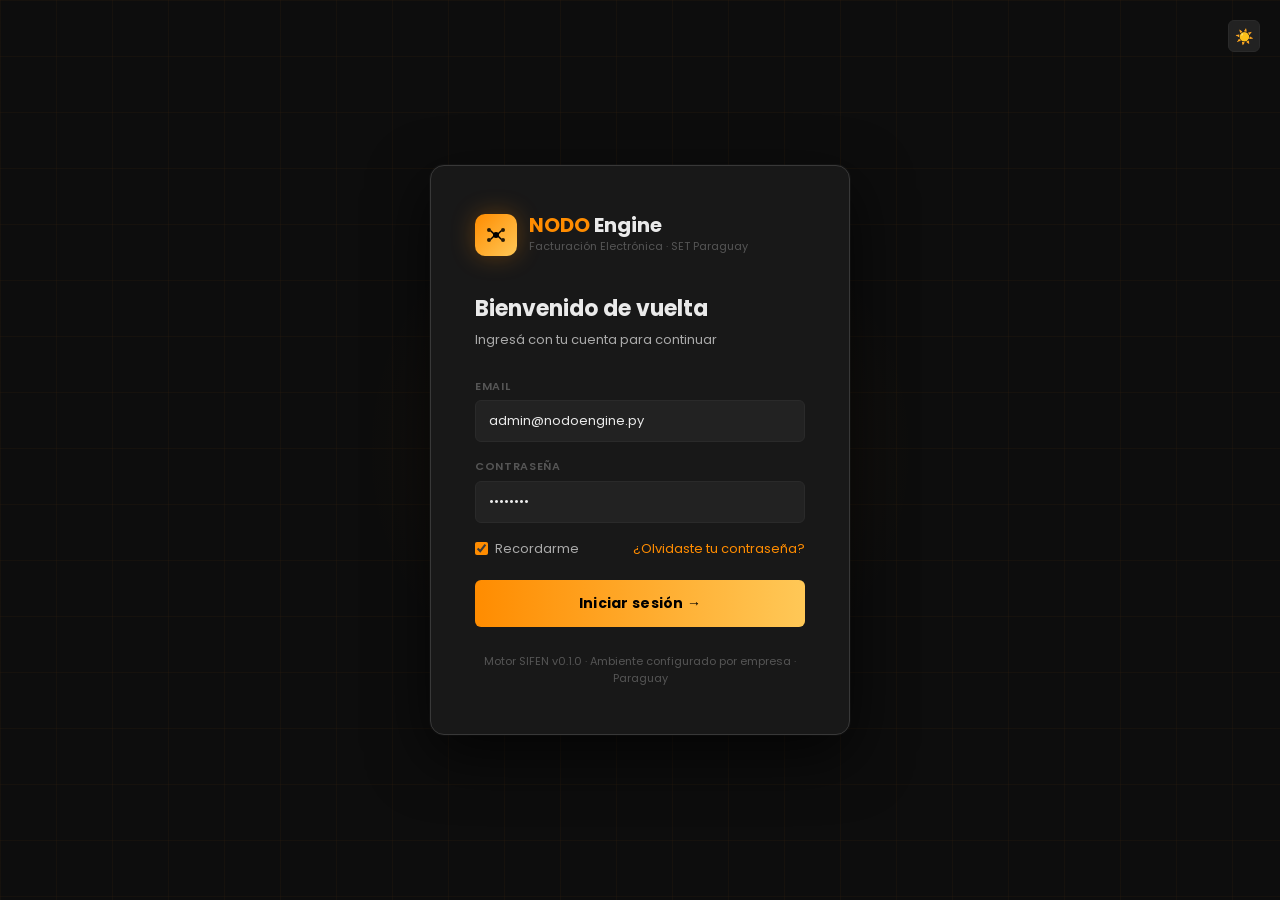
==== index.html @ d63f7a2f "asd aasda" ====
<!DOCTYPE html>
<html lang="es" data-theme="dark">
<head>
<meta charset="UTF-8">
<meta name="viewport" content="width=device-width, initial-scale=1.0">
<title>NODO Engine — Inicio</title>
<link rel="stylesheet" href="css/theme.css">
<link rel="stylesheet" href="css/base.css">
<link rel="stylesheet" href="css/layout.css">
</head>
<body>

<!-- ═══════════ LOGIN ═══════════ -->
<div id="scr-login" class="screen active">
  <div class="l-grid"></div>
  <div class="l-glow"></div>

  <!-- Theme toggle top-right -->
  <div class="login-topbar">
    <button class="theme-btn" data-theme-icon onclick="toggleTheme()" title="Cambiar tema">☀️</button>
  </div>

  <div class="l-card">
    <div class="l-logo">
      <div class="l-logo-icon" id="login-logo-icon"></div>
      <div>
        <div class="l-logo-name"><span>NODO</span> Engine</div>
        <div class="l-logo-sub">Facturación Electrónica · SET Paraguay</div>
      </div>
    </div>
    <div class="l-title">Bienvenido de vuelta</div>
    <div class="l-desc">Ingresá con tu cuenta para continuar</div>

    <div class="field" style="margin-bottom:16px">
      <label>Email</label>
      <input type="email" id="login-email" value="admin@nodoengine.py" placeholder="admin@empresa.py">
    </div>
    <div class="field" style="margin-bottom:0">
      <label>Contraseña</label>
      <input type="password" id="login-pass" value="••••••••" placeholder="••••••••">
    </div>
    <div class="l-row">
      <label class="chk"><input type="checkbox" checked> Recordarme</label>
      <a href="#" class="link-o">¿Olvidaste tu contraseña?</a>
    </div>

    <button class="btn-login" id="login-btn">Iniciar sesión →</button>
    <div class="l-foot">Motor SIFEN v0.1.0 · Ambiente configurado por empresa · Paraguay</div>
  </div>
</div>

<!-- ═══════════ EMPRESAS ═══════════ -->
<div id="scr-empresas" class="screen">

  <!-- TOPBAR -->
  <div class="topbar">
    <div class="tb-logo">
      <div class="tb-logo-icon" id="top-logo-e"></div>
      <span class="tb-logo-text"><span>NODO</span> Engine</span>
    </div>
    <div class="divider"></div>
    <span class="fs-12 text-3">Panel de administración</span>
    <div class="tb-spacer"></div>
    <div class="tb-actions">
      <button class="theme-btn" data-theme-icon onclick="toggleTheme()" title="Cambiar tema">☀️</button>
      <div class="icon-btn" onclick="toggleNotif()" title="Notificaciones">
        <svg width="15" height="15" fill="none" stroke="currentColor" stroke-width="2" viewBox="0 0 24 24">
          <path d="M18 8A6 6 0 006 8c0 7-3 9-3 9h18s-3-2-3-9"/>
          <path d="M13.73 21a2 2 0 01-3.46 0"/>
        </svg>
        <div class="notif-dot"></div>
      </div>
      <div class="divider"></div>
      <div class="avatar" title="Admin">A</div>
    </div>
  </div>

  <!-- NOTIF PANEL -->
  <div class="notif-overlay" id="notif-overlay" onclick="toggleNotif()">
    <div class="notif-panel" onclick="event.stopPropagation()">
      <div class="np-head">Notificaciones <span style="font-size:11px;color:var(--orange);font-weight:400;cursor:pointer">Marcar leído</span></div>
      <div class="ni"><div class="ni-dot"></div><div><div class="ni-title">⚠️ Certificado próximo a vencer</div><div class="ni-sub">Distribuidora Centro — 12 días</div></div></div>
      <div class="ni"><div class="ni-dot" style="background:var(--red)"></div><div><div class="ni-title">❌ Error SET — lote #1028</div><div class="ni-sub">Farmacia Del Pueblo · Hace 15 min</div></div></div>
      <div class="ni"><div class="ni-dot" style="background:var(--green)"></div><div><div class="ni-title">✅ Lote #1027 aprobado — 48 docs</div><div class="ni-sub">SuperMercado Luque · Hace 1 hora</div></div></div>
    </div>
  </div>

  <!-- EMPRESAS BODY -->
  <div class="emp-body">
    <div class="emp-header">
      <div>
        <div class="emp-title">Empresas</div>
        <div class="emp-sub" id="emp-sub">Cargando tenants...</div>
      </div>
      <div class="flex gap-10">
        <button class="btn btn-g btn-sm">⬇ Exportar</button>
        <button class="btn btn-o btn-sm" onclick="openModal('modal-nueva-empresa')">+ Nueva empresa</button>
      </div>
    </div>

    <div class="filter-bar">
      <div class="search-box">
        <svg width="13" height="13" fill="none" stroke="var(--text3)" stroke-width="2" viewBox="0 0 24 24"><circle cx="11" cy="11" r="8"/><path d="m21 21-4.35-4.35"/></svg>
        <input id="search-input" placeholder="Buscar por nombre o RUC..." oninput="filterTenants()">
      </div>
      <div class="filter-pill on"    onclick="setFilter('all',this)">Todos</div>
      <div class="filter-pill"       onclick="setFilter('active',this)">Activos</div>
      <div class="filter-pill"       onclick="setFilter('error',this)">Con errores</div>
      <div class="filter-pill"       onclick="setFilter('prod',this)">Prod</div>
      <div class="filter-pill"       onclick="setFilter('test',this)">Test</div>
    </div>

    <div class="emp-grid" id="tenant-grid">
      <!-- Rendered by JS -->
    </div>
  </div>
</div>

<!-- ═══════════ MODAL NUEVA EMPRESA ═══════════ -->
<div class="modal-overlay" id="modal-nueva-empresa">
  <div class="modal">
    <div class="modal-head">
      <div class="modal-title">Nueva empresa</div>
      <button class="modal-close" onclick="closeModal('modal-nueva-empresa')">✕</button>
    </div>
    <div class="modal-body">
      <div class="fsec" style="margin-bottom:16px">
        <div class="fsec-head"><div class="fsec-ico">🏢</div><div><div class="fsec-title">Datos básicos</div><div class="fsec-desc">Identificación fiscal del contribuyente</div></div></div>
        <div class="fsec-body" style="display:grid;grid-template-columns:1fr 1fr;gap:14px">
          <div class="field"><label>RUC *</label><input placeholder="80012345-6" id="new-ruc"></div>
          <div class="field"><label>Razón social *</label><input placeholder="Empresa S.A." id="new-razon"></div>
          <div class="field"><label>Nombre comercial</label><input placeholder="Mi Empresa" id="new-nombre"></div>
          <div class="field"><label>Email</label><input type="email" placeholder="fe@empresa.py" id="new-email"></div>
          <div class="field"><label>Teléfono</label><input placeholder="021-555-0000" id="new-tel"></div>
          <div class="field"><label>Plan</label>
            <select id="new-plan">
              <option value="starter">Starter</option>
              <option value="pro" selected>Pro</option>
              <option value="enterprise">Enterprise</option>
            </select>
          </div>
        </div>
      </div>
      <div class="fsec">
        <div class="fsec-head"><div class="fsec-ico">🌐</div><div><div class="fsec-title">Ambiente inicial</div></div></div>
        <div class="fsec-body">
          <div class="env-sw">
            <div class="env-opt on" onclick="setEnvModal(this)"><div class="env-opt-ico">⚙️</div><div class="env-opt-lbl">Test</div><div class="env-opt-desc">Pruebas SIFEN</div></div>
            <div class="env-opt" onclick="setEnvModal(this)"><div class="env-opt-ico">🚀</div><div class="env-opt-lbl">Producción</div><div class="env-opt-desc">Envío real a SET</div></div>
          </div>
        </div>
      </div>

      <!-- LOGO UPLOAD en el modal de nueva empresa -->
      <div class="fsec" style="margin-top:16px">
        <div class="fsec-head"><div class="fsec-ico">🖼</div><div><div class="fsec-title">Logo de la empresa</div><div class="fsec-desc">Se mostrará en el encabezado del KUDE (factura PDF)</div></div></div>
        <div class="fsec-body">
          <div class="logo-upload-wrap">
            <div class="logo-preview" id="new-logo-preview">
              <span class="logo-preview-placeholder">🏢</span>
            </div>
            <div style="flex:1">
              <label class="upload-zone" for="new-logo-input">
                <div style="font-size:24px;margin-bottom:8px">📂</div>
                <div style="font-size:13px;font-weight:600;margin-bottom:4px">Subir logo</div>
                <div class="fs-11 text-3">PNG, JPG o SVG — máx. 2MB · recomendado 300×100px</div>
              </label>
              <input type="file" id="new-logo-input" accept="image/*" style="display:none" onchange="previewLogo(this,'new-logo-preview')">
            </div>
          </div>
        </div>
      </div>
    </div>
    <div class="modal-footer">
      <button class="btn btn-g btn-sm" onclick="closeModal('modal-nueva-empresa')">Cancelar</button>
      <button class="btn btn-o btn-sm" onclick="createTenant()">Crear empresa →</button>
    </div>
  </div>
</div>

<script type="module">
import { getTheme, applyTheme, toggleTheme, toggleNotif, openModal, closeModal, toast, nodoSvg, showScreen, enterTenant } from './js/app.js';
import { TENANTS } from './js/data.js';

// Expose to HTML onclick
window.toggleTheme  = toggleTheme;
window.toggleNotif  = toggleNotif;
window.openModal    = openModal;
window.closeModal   = closeModal;

// Init
applyTheme(getTheme());
document.getElementById('login-logo-icon').innerHTML = nodoSvg(22);
document.getElementById('top-logo-e').innerHTML      = nodoSvg(17);

// Login
document.getElementById('login-btn').addEventListener('click', () => {
  showScreen('scr-empresas');
  renderGrid(TENANTS);
});

// ── TENANT GRID ──────────────────────────────────────────────
let activeFilter = 'all';
let searchQuery  = '';

function statusBadge(t) {
  if (t.status === 'active')    return `<span class="badge badge-green"><span class="bd"></span>Activo</span>`;
  if (t.status === 'error')     return `<span class="badge badge-red"><span class="bd"></span>Error SET</span>`;
  if (t.status === 'cert-warn') return `<span class="badge badge-yellow"><span class="bd"></span>Cert. vence</span>`;
  if (t.status === 'pending')   return `<span class="badge badge-gray">Pendiente</span>`;
  return '';
}

function envBadge(env) {
  return env === 'prod'
    ? `<span class="badge badge-green">🚀 Prod</span>`
    : `<span class="badge badge-yellow">⚙ Test</span>`;
}

function renderCard(t) {
  const statVal = (v, unit='') => v > 0 ? `<div class="emp-stat-val" style="color:var(--orange)">${v.toLocaleString()}${unit}</div>` : `<div class="emp-stat-val text-3">—</div>`;
  const aprVal  = t.aprobados > 0 ? `<div class="emp-stat-val ${t.aprobados < 97 ? 'down' : 'up'}">${t.aprobados}%</div>` : `<div class="emp-stat-val text-3">—</div>`;
  const logo    = t.logo
    ? `<div class="emp-avatar" style="background:var(--bg4)"><img src="${t.logo}" alt="logo"></div>`
    : `<div class="emp-avatar" style="${t.avatarGradient ? `background:${t.avatarGradient}` : ''}">${t.avatar}</div>`;
  const certWarn = t.certWarn ? `<span title="Certificado vence pronto" style="margin-left:4px">⚠️</span>` : '';
  return `
    <div class="emp-card" onclick="goPanel('${t.id}')">
      <div class="emp-card-glow"></div>
      <div class="emp-card-top">
        <div style="display:flex;align-items:flex-start;gap:13px;flex:1">
          ${logo}
          <div class="emp-info">
            <div class="emp-name">${t.name}</div>
            <div class="emp-ruc mono">RUC: ${t.ruc}</div>
          </div>
        </div>
        ${statusBadge(t)}
      </div>
      <div class="emp-stats">
        <div class="emp-stat">${statVal(t.docsHoy)}<div class="emp-stat-lbl">Docs hoy</div></div>
        <div class="emp-stat">${statVal(Math.round(t.docsmes/1000), 'k')}<div class="emp-stat-lbl">Este mes</div></div>
        <div class="emp-stat">${aprVal}<div class="emp-stat-lbl">Aprobados</div></div>
      </div>
      <div class="emp-card-foot">
        ${envBadge(t.env)}
        <span class="emp-last">${t.lastActivity}${certWarn}</span>
      </div>
    </div>
  `;
}

function renderGrid(tenants) {
  const grid = document.getElementById('tenant-grid');
  const sub  = document.getElementById('emp-sub');
  sub.textContent = `${tenants.length} tenant${tenants.length !== 1 ? 's' : ''} registrado${tenants.length !== 1 ? 's' : ''} — seleccioná una empresa para gestionar`;
  grid.innerHTML  = tenants.map(renderCard).join('');
}

function getFiltered() {
  return TENANTS.filter(t => {
    const q = searchQuery.toLowerCase();
    const matchQ = !q || t.name.toLowerCase().includes(q) || t.ruc.includes(q);
    let matchF = true;
    if (activeFilter === 'active')  matchF = t.status === 'active';
    if (activeFilter === 'error')   matchF = t.status === 'error' || t.status === 'cert-warn';
    if (activeFilter === 'prod')    matchF = t.env === 'prod';
    if (activeFilter === 'test')    matchF = t.env === 'test';
    return matchQ && matchF;
  });
}

window.filterTenants = () => {
  searchQuery = document.getElementById('search-input').value;
  renderGrid(getFiltered());
};

window.setFilter = (f, el) => {
  activeFilter = f;
  document.querySelectorAll('.filter-pill').forEach(p => p.classList.remove('on'));
  el.classList.add('on');
  renderGrid(getFiltered());
};

window.goPanel = (id) => {
  const tenant = TENANTS.find(t => t.id === id);
  if (!tenant) return;
  // Store and navigate
  sessionStorage.setItem('nodo-tenant', JSON.stringify(tenant));
  window.location.href = 'panel.html';
};

// ── NEW TENANT MODAL ──────────────────────────────────────────
window.setEnvModal = (el) => {
  el.closest('.env-sw').querySelectorAll('.env-opt').forEach(o => o.classList.remove('on'));
  el.classList.add('on');
};

window.previewLogo = (input, previewId) => {
  const file = input.files[0];
  if (!file) return;
  const reader = new FileReader();
  reader.onload = (e) => {
    const preview = document.getElementById(previewId);
    if (preview) preview.innerHTML = `<img src="${e.target.result}" alt="Logo">`;
  };
  reader.readAsDataURL(file);
};

window.createTenant = () => {
  const ruc   = document.getElementById('new-ruc').value.trim();
  const razon = document.getElementById('new-razon').value.trim();
  if (!ruc || !razon) { toast('Completá RUC y Razón social', 'err'); return; }
  toast(`Empresa "${razon}" creada correctamente`, 'ok');
  closeModal('modal-nueva-empresa');
};

// Initial render
renderGrid(TENANTS);
</script>
</body>
</html>
---- css/theme.css ----
/* ============================================================
   NODO Engine — Theme System
   Light / Dark mode via [data-theme] on <html>
   ============================================================ */

/* ── DARK (default) ── */
:root,
[data-theme="dark"] {
  --orange:       #FF8C00;
  --orange-mid:   #FFA500;
  --orange-light: #FFC857;

  --bg:           #0D0D0D;
  --bg2:          #111111;
  --bg3:          #181818;
  --bg4:          #222222;
  --bg5:          #2A2A2A;

  --border:       #2A2A2A;
  --border2:      #383838;

  --text:         #EAEAEA;
  --text2:        #AAAAAA;
  --text3:        #555555;

  --green:        #00C48C;
  --green-bg:     rgba(0,196,140,.10);
  --red:          #FF4D4D;
  --red-bg:       rgba(255,77,77,.10);
  --yellow:       #FFC857;
  --yellow-bg:    rgba(255,200,87,.10);
  --blue:         #4D9EFF;
  --blue-bg:      rgba(77,158,255,.10);

  --glow:         0 0 24px rgba(255,140,0,.30);
  --glow-sm:      0 0 12px rgba(255,140,0,.18);
  --shadow:       0 4px 24px rgba(0,0,0,.5);
  --shadow-lg:    0 20px 60px rgba(0,0,0,.7);

  --login-bg-grid: rgba(255,140,0,.035);
  --card-inset:    0 0 0 1px rgba(255,255,255,.03);
}

/* ── LIGHT ── */
[data-theme="light"] {
  --bg:           #F5F5F5;
  --bg2:          #FFFFFF;
  --bg3:          #FAFAFA;
  --bg4:          #F0F0F0;
  --bg5:          #E8E8E8;

  --border:       #E2E2E2;
  --border2:      #CFCFCF;

  --text:         #1A1A1A;
  --text2:        #555555;
  --text3:        #AAAAAA;

  --green:        #008F68;
  --green-bg:     rgba(0,143,104,.09);
  --red:          #D93025;
  --red-bg:       rgba(217,48,37,.09);
  --yellow:       #B8860B;
  --yellow-bg:    rgba(184,134,11,.09);
  --blue:         #1A6FD4;
  --blue-bg:      rgba(26,111,212,.09);

  --glow:         0 0 20px rgba(255,140,0,.22);
  --glow-sm:      0 0 10px rgba(255,140,0,.14);
  --shadow:       0 2px 12px rgba(0,0,0,.08);
  --shadow-lg:    0 12px 40px rgba(0,0,0,.14);

  --login-bg-grid: rgba(255,140,0,.05);
  --card-inset:    0 0 0 1px rgba(0,0,0,.03);
}
---- css/base.css ----
/* ============================================================
   NODO Engine — Base / Reset / Utilities
   ============================================================ */
@import url('https://fonts.googleapis.com/css2?family=Poppins:wght@300;400;500;600;700;800&family=JetBrains+Mono:wght@400;500&display=swap');

*, *::before, *::after { box-sizing: border-box; margin: 0; padding: 0; }

html, body {
  height: 100%;
  font-family: 'Poppins', sans-serif;
  background: var(--bg);
  color: var(--text);
  font-size: 14px;
  line-height: 1.5;
  overflow: hidden;
  transition: background .2s, color .2s;
}

button   { font-family: 'Poppins', sans-serif; cursor: pointer; border: none; outline: none; }
input, select, textarea { font-family: 'Poppins', sans-serif; outline: none; }
a { text-decoration: none; color: inherit; }

::-webkit-scrollbar { width: 4px; height: 4px; }
::-webkit-scrollbar-track { background: transparent; }
::-webkit-scrollbar-thumb { background: var(--border2); border-radius: 4px; }

/* ── TRANSITIONS ── */
.bg-transition {
  transition: background .2s, border-color .2s, color .2s;
}

/* ── TYPOGRAPHY HELPERS ── */
.mono { font-family: 'JetBrains Mono', monospace; }
.text-2 { color: var(--text2); }
.text-3 { color: var(--text3); }
.fw-600 { font-weight: 600; }
.fw-700 { font-weight: 700; }
.fs-12  { font-size: 12px; }
.fs-11  { font-size: 11px; }

/* ── LAYOUT HELPERS ── */
.flex     { display: flex; }
.flex-col { display: flex; flex-direction: column; }
.items-center { align-items: center; }
.justify-between { justify-content: space-between; }
.gap-8  { gap: 8px; }
.gap-10 { gap: 10px; }
.gap-12 { gap: 12px; }
.gap-14 { gap: 14px; }
.gap-16 { gap: 16px; }
.gap-20 { gap: 20px; }
.flex-1 { flex: 1; }
.grid-2 { display: grid; grid-template-columns: 1fr 1fr; gap: 14px; }
.grid-3 { display: grid; grid-template-columns: 1fr 1fr 1fr; gap: 14px; }
.grid-4 { display: grid; grid-template-columns: repeat(4,1fr); gap: 14px; }

/* ── RADIUS / SPACING ── */
.r    { border-radius: 10px; }
.rsm  { border-radius: 6px; }
.rlg  { border-radius: 14px; }
.p-20 { padding: 20px; }
.p-22 { padding: 22px; }
.mb-16 { margin-bottom: 16px; }
.mb-18 { margin-bottom: 18px; }
.mb-20 { margin-bottom: 20px; }
.mb-24 { margin-bottom: 24px; }

/* ── DIVIDER ── */
.divider      { width: 1px; height: 22px; background: var(--border); }
.divider-h    { width: 100%; height: 1px; background: var(--border); }

/* ── BADGE ── */
.badge {
  display: inline-flex; align-items: center; gap: 5px;
  padding: 3px 10px; border-radius: 20px;
  font-size: 11px; font-weight: 600;
}
.bd { width: 5px; height: 5px; border-radius: 50%; }
.badge-green  { background: var(--green-bg);  color: var(--green);  border: 1px solid rgba(0,196,140,.2);  }
.badge-green  .bd { background: var(--green); }
.badge-red    { background: var(--red-bg);    color: var(--red);    border: 1px solid rgba(255,77,77,.2);  }
.badge-red    .bd { background: var(--red); }
.badge-yellow { background: var(--yellow-bg); color: var(--yellow); border: 1px solid rgba(255,200,87,.2); }
.badge-yellow .bd { background: var(--yellow); }
.badge-blue   { background: var(--blue-bg);   color: var(--blue);   border: 1px solid rgba(77,158,255,.2); }
.badge-gray   { background: rgba(128,128,128,.1); color: var(--text2); border: 1px solid var(--border); }

/* ── BUTTONS ── */
.btn {
  display: inline-flex; align-items: center; gap: 7px;
  padding: 9px 18px; border-radius: 6px;
  font-size: 13px; font-weight: 500; cursor: pointer;
  transition: all .18s; font-family: 'Poppins', sans-serif;
  white-space: nowrap;
}
.btn-sm  { padding: 7px 14px; font-size: 12px; }
.btn-xs  { padding: 5px 10px; font-size: 11px; }
.btn-o   {
  background: linear-gradient(90deg, var(--orange), var(--orange-light));
  color: #000; font-weight: 700; border: none;
}
.btn-o:hover  { box-shadow: var(--glow-sm); transform: translateY(-1px); }
.btn-o:active { transform: translateY(0); }
.btn-g   { background: transparent; border: 1px solid var(--border); color: var(--text2); }
.btn-g:hover { border-color: var(--border2); color: var(--text); background: var(--bg4); }
.btn-d   { background: var(--red-bg); color: var(--red); border: 1px solid rgba(255,77,77,.2); }
.btn-d:hover { background: rgba(255,77,77,.18); }

/* ── ICON BUTTON ── */
.icon-btn {
  width: 32px; height: 32px;
  background: var(--bg4); border: 1px solid var(--border);
  border-radius: 6px;
  display: flex; align-items: center; justify-content: center;
  cursor: pointer; color: var(--text2);
  transition: .15s; position: relative;
}
.icon-btn:hover { color: var(--text); border-color: var(--border2); }
.icon-btn .notif-dot {
  position: absolute; top: 5px; right: 5px;
  width: 7px; height: 7px; background: var(--orange);
  border-radius: 50%; border: 1.5px solid var(--bg2);
}

/* ── AVATAR ── */
.avatar {
  width: 32px; height: 32px;
  background: linear-gradient(135deg, var(--orange), var(--orange-light));
  border-radius: 50%;
  display: flex; align-items: center; justify-content: center;
  font-weight: 700; font-size: 12px; color: #000; cursor: pointer;
  flex-shrink: 0;
}

/* ── FORM FIELD ── */
.field label {
  display: block; font-size: 11px; font-weight: 600;
  color: var(--text3); margin-bottom: 6px;
  text-transform: uppercase; letter-spacing: .06em;
}
.field input, .field select, .field textarea {
  width: 100%; background: var(--bg4); border: 1px solid var(--border);
  border-radius: 6px; padding: 10px 13px;
  color: var(--text); font-size: 13px;
  transition: border-color .18s, box-shadow .18s;
}
.field input:focus, .field select:focus, .field textarea:focus {
  border-color: var(--orange);
  box-shadow: 0 0 0 3px rgba(255,140,0,.10);
}
.field input::placeholder, .field textarea::placeholder { color: var(--text3); }
.field select { appearance: none; cursor: pointer; }
.field select option { background: var(--bg3); }
.field textarea { resize: vertical; min-height: 80px; }

/* ── FORM SECTION ── */
.fsec {
  background: var(--bg3); border: 1px solid var(--border);
  border-radius: 10px; overflow: hidden; margin-bottom: 18px;
}
.fsec-head {
  display: flex; align-items: center; gap: 11px;
  padding: 14px 20px; border-bottom: 1px solid var(--border);
  background: var(--bg4);
}
.fsec-ico {
  width: 28px; height: 28px; border-radius: 7px;
  display: flex; align-items: center; justify-content: center;
  background: rgba(255,140,0,.10); color: var(--orange); font-size: 14px;
}
.fsec-title { font-weight: 600; font-size: 13px; }
.fsec-desc  { font-size: 11px; color: var(--text3); margin-top: 1px; }
.fsec-body  { padding: 20px; }

/* ── TABLE ── */
.tw { background: var(--bg3); border: 1px solid var(--border); border-radius: 10px; overflow: hidden; }
.tw-head { display: flex; align-items: center; gap: 10px; padding: 14px 18px; border-bottom: 1px solid var(--border); }
.tw-title { font-weight: 600; font-size: 13px; flex: 1; }
table { width: 100%; border-collapse: collapse; }
thead th {
  text-align: left; padding: 11px 18px;
  font-size: 10px; font-weight: 600; text-transform: uppercase;
  letter-spacing: .07em; color: var(--text3);
  background: var(--bg4); border-bottom: 1px solid var(--border);
}
tbody tr { border-bottom: 1px solid var(--border); transition: background .12s; cursor: pointer; }
tbody tr:last-child { border-bottom: none; }
tbody tr:hover { background: rgba(128,128,128,.04); }
td { padding: 12px 18px; font-size: 13px; }
.td-act { display: flex; gap: 5px; }
.pag { display: flex; align-items: center; gap: 7px; padding: 13px 18px; border-top: 1px solid var(--border); }
.pag-info { color: var(--text3); font-size: 12px; flex: 1; }
.pb {
  width: 28px; height: 28px; border-radius: 5px;
  background: var(--bg4); border: 1px solid var(--border);
  color: var(--text2); font-size: 12px;
  display: flex; align-items: center; justify-content: center;
  cursor: pointer; transition: .14s;
}
.pb:hover { border-color: var(--border2); color: var(--text); }
.pb.on { background: rgba(255,140,0,.14); border-color: var(--orange); color: var(--orange); font-weight: 600; }

/* ── TABS ── */
.tabs { display: flex; border-bottom: 1px solid var(--border); margin-bottom: 22px; }
.tab {
  padding: 11px 18px; font-size: 13px; font-weight: 500;
  color: var(--text3); cursor: pointer;
  border-bottom: 2px solid transparent;
  transition: .14s; margin-bottom: -1px;
}
.tab:hover { color: var(--text2); }
.tab.on { color: var(--orange); border-bottom-color: var(--orange); }
.tab-cnt {
  margin-left: 6px; padding: 1px 7px; border-radius: 10px;
  font-size: 10px; font-weight: 600;
}
.tab-cnt-o { background: rgba(255,140,0,.13); color: var(--orange); }
.tab-cnt-g { background: rgba(128,128,128,.08); color: var(--text3); }

/* ── ALERT ── */
.alert {
  display: flex; gap: 11px; align-items: flex-start;
  padding: 13px 15px; border-radius: 6px; margin-bottom: 18px; font-size: 13px;
}
.alert-warn   { background: var(--yellow-bg); border: 1px solid rgba(255,200,87,.22); }
.alert-err    { background: var(--red-bg);    border: 1px solid rgba(255,77,77,.22);  }
.alert-ok     { background: var(--green-bg);  border: 1px solid rgba(0,196,140,.22);  }
.alert-info   { background: var(--blue-bg);   border: 1px solid rgba(77,158,255,.22); }
.alert-link   { color: var(--orange); cursor: pointer; font-weight: 500; }

/* ── UPLOAD ZONE ── */
.upload-zone {
  border: 2px dashed var(--border); border-radius: 10px;
  padding: 28px; text-align: center; cursor: pointer; transition: .18s;
}
.upload-zone:hover { border-color: var(--orange); background: rgba(255,140,0,.03); }
.upload-zone.has-file { border-color: var(--green); background: var(--green-bg); border-style: solid; }

/* ── LOGO UPLOAD ── */
.logo-upload-wrap {
  display: flex; gap: 20px; align-items: flex-start;
}
.logo-preview {
  width: 120px; height: 120px; border-radius: 10px;
  border: 1px solid var(--border); background: var(--bg4);
  display: flex; align-items: center; justify-content: center;
  flex-shrink: 0; overflow: hidden;
  position: relative;
}
.logo-preview img { width: 100%; height: 100%; object-fit: contain; }
.logo-preview-placeholder { font-size: 32px; }

/* ── ENV SWITCH ── */
.env-sw  { display: flex; gap: 10px; }
.env-opt {
  flex: 1; padding: 14px; border: 1px solid var(--border);
  border-radius: 10px; text-align: center; cursor: pointer; transition: .18s;
}
.env-opt:hover { border-color: var(--border2); }
.env-opt.on { border-color: var(--orange); background: rgba(255,140,0,.07); }
.env-opt-ico  { font-size: 20px; margin-bottom: 5px; }
.env-opt-lbl  { font-weight: 600; font-size: 13px; }
.env-opt-desc { font-size: 11px; color: var(--text3); }

/* ── TOGGLE ── */
.tog-row {
  display: flex; align-items: center; justify-content: space-between;
  padding: 13px 0; border-bottom: 1px solid var(--border);
}
.tog-row:last-child { border-bottom: none; }
.tog-lbl  { font-size: 13px; font-weight: 500; }
.tog-desc { font-size: 12px; color: var(--text3); margin-top: 1px; }
.toggle { position: relative; width: 38px; height: 21px; cursor: pointer; flex-shrink: 0; }
.toggle input { opacity: 0; width: 0; height: 0; }
.ts {
  position: absolute; inset: 0;
  background: var(--bg5); border: 1px solid var(--border); border-radius: 21px; transition: .18s;
}
.ts::before {
  content: ''; position: absolute; width: 15px; height: 15px;
  left: 2px; top: 2px; background: var(--text3); border-radius: 50%; transition: .18s;
}
.toggle input:checked + .ts { background: rgba(255,140,0,.18); border-color: var(--orange); }
.toggle input:checked + .ts::before { transform: translateX(17px); background: var(--orange); }

/* ── MINI CHART ── */
.mchart { height: 56px; display: flex; align-items: flex-end; gap: 5px; padding: 6px 0; }
.mb { flex: 1; background: rgba(255,140,0,.18); border-radius: 3px 3px 0 0; transition: .15s; }
.mb:hover { background: rgba(255,140,0,.45); }
.mb.today { background: var(--orange); }

/* ── FILTER PILL / SEARCHBOX ── */
.filter-bar { display: flex; align-items: center; gap: 10px; margin-bottom: 20px; }
.search-box {
  display: flex; align-items: center; gap: 8px;
  background: var(--bg3); border: 1px solid var(--border);
  border-radius: 6px; padding: 9px 14px; flex: 1; max-width: 340px;
}
.search-box input { background: none; border: none; color: var(--text); font-size: 13px; flex: 1; min-width: 0; }
.search-box input::placeholder { color: var(--text3); }
.filter-pill {
  display: flex; align-items: center; gap: 6px;
  background: var(--bg3); border: 1px solid var(--border);
  border-radius: 6px; padding: 8px 14px;
  color: var(--text2); font-size: 12px; cursor: pointer; transition: .15s;
}
.filter-pill:hover { border-color: var(--border2); color: var(--text); }
.filter-pill.on { border-color: var(--orange); color: var(--orange); background: rgba(255,140,0,.07); }

/* ── STAT CARD ── */
.stat {
  background: var(--bg3); border: 1px solid var(--border);
  border-radius: 10px; padding: 20px; position: relative; overflow: hidden;
}
.stat::before {
  content: ''; position: absolute; inset: 0;
  background: linear-gradient(135deg, rgba(255,140,0,.03) 0%, transparent 60%);
  pointer-events: none;
}
.stat-ico { width: 34px; height: 34px; border-radius: 8px; display: flex; align-items: center; justify-content: center; font-size: 15px; margin-bottom: 12px; }
.ico-o { background: rgba(255,140,0,.12); color: var(--orange); }
.ico-g { background: var(--green-bg);  color: var(--green); }
.ico-r { background: var(--red-bg);    color: var(--red); }
.ico-b { background: var(--blue-bg);   color: var(--blue); }
.stat-val { font-size: 28px; font-weight: 700; line-height: 1; margin-bottom: 5px; }
.stat-lbl { color: var(--text2); font-size: 12px; }
.stat-ch  { font-size: 11px; font-weight: 500; margin-top: 7px; display: flex; align-items: center; gap: 3px; }
.up   { color: var(--green); }
.down { color: var(--red); }

/* ── TIMELINE ── */
.tl { list-style: none; padding: 16px 20px; }
.tl-item { display: flex; gap: 13px; padding-bottom: 18px; position: relative; }
.tl-item::before { content: ''; position: absolute; left: 14px; top: 26px; bottom: 0; width: 1px; background: var(--border); }
.tl-item:last-child::before { display: none; }
.tl-dot { width: 28px; height: 28px; border-radius: 50%; display: flex; align-items: center; justify-content: center; font-size: 11px; flex-shrink: 0; position: relative; z-index: 1; }
.tl-ok   { background: var(--green-bg); color: var(--green); border: 1px solid rgba(0,196,140,.3); }
.tl-err  { background: var(--red-bg);   color: var(--red);   border: 1px solid rgba(255,77,77,.3); }
.tl-info { background: var(--blue-bg);  color: var(--blue);  border: 1px solid rgba(77,158,255,.3); }
.tl-body  { flex: 1; padding-top: 4px; }
.tl-title { font-size: 13px; font-weight: 500; margin-bottom: 2px; }
.tl-sub   { font-size: 12px; color: var(--text3); }

/* ── LOG ROWS ── */
.lrow { display: flex; align-items: center; gap: 11px; padding: 11px 18px; border-bottom: 1px solid var(--border); font-size: 12px; }
.lrow:last-child { border-bottom: none; }
.ldot { width: 6px; height: 6px; border-radius: 50%; flex-shrink: 0; }
.lok  { background: var(--green); }
.lerr { background: var(--red); }
.lwarn{ background: var(--yellow); }
.lmsg { flex: 1; color: var(--text2); line-height: 1.4; }
.ltime{ color: var(--text3); font-family: 'JetBrains Mono', monospace; white-space: nowrap; }

/* ── CERT STATUS ── */
.cert-ok   { display: flex; align-items: center; gap: 10px; padding: 11px 15px; background: var(--green-bg);  border: 1px solid rgba(0,196,140,.2);  border-radius: 6px; margin-bottom: 14px; }
.cert-warn { display: flex; align-items: center; gap: 10px; padding: 11px 15px; background: var(--yellow-bg); border: 1px solid rgba(255,200,87,.2); border-radius: 6px; margin-bottom: 14px; }

/* ── PAGE ANIMATION ── */
@keyframes pgIn { from { opacity: 0; transform: translateY(6px); } to { opacity: 1; transform: translateY(0); } }
.pg.on { animation: pgIn .18s ease; }

/* ── MODAL ── */
.modal-overlay {
  display: none; position: fixed; inset: 0;
  background: rgba(0,0,0,.6); backdrop-filter: blur(4px);
  z-index: 300; align-items: center; justify-content: center;
}
.modal-overlay.on { display: flex; }
.modal {
  background: var(--bg3); border: 1px solid var(--border2);
  border-radius: 14px; width: 520px; max-width: 95vw;
  max-height: 90vh; overflow-y: auto;
  box-shadow: var(--shadow-lg);
  animation: pgIn .18s ease;
}
.modal-head {
  display: flex; align-items: center; justify-content: space-between;
  padding: 18px 22px; border-bottom: 1px solid var(--border);
}
.modal-title { font-size: 16px; font-weight: 700; }
.modal-close { cursor: pointer; color: var(--text3); font-size: 20px; line-height: 1; background: none; border: none; }
.modal-close:hover { color: var(--text); }
.modal-body   { padding: 22px; }
.modal-footer { padding: 16px 22px; border-top: 1px solid var(--border); display: flex; justify-content: flex-end; gap: 10px; }

/* ── DROPDOWN NOTIF ── */
.notif-overlay { display: none; position: fixed; inset: 0; z-index: 200; }
.notif-overlay.on { display: block; }
.notif-panel {
  position: absolute; top: 52px; right: 16px; width: 310px;
  background: var(--bg3); border: 1px solid var(--border2);
  border-radius: 10px; overflow: hidden; box-shadow: var(--shadow-lg);
}
.np-head { padding: 13px 16px; border-bottom: 1px solid var(--border); display: flex; align-items: center; justify-content: space-between; font-weight: 600; font-size: 13px; }
.ni { padding: 13px 16px; border-bottom: 1px solid var(--border); cursor: pointer; transition: .12s; display: flex; gap: 10px; align-items: flex-start; }
.ni:hover { background: var(--bg4); }
.ni:last-child { border-bottom: none; }
.ni-dot { width: 7px; height: 7px; border-radius: 50%; background: var(--orange); flex-shrink: 0; margin-top: 4px; }
.ni-title { font-size: 13px; font-weight: 500; margin-bottom: 2px; }
.ni-sub   { font-size: 12px; color: var(--text3); }

/* ── THEME TOGGLE BTN ── */
.theme-btn {
  width: 32px; height: 32px;
  background: var(--bg4); border: 1px solid var(--border);
  border-radius: 6px; cursor: pointer; color: var(--text2);
  display: flex; align-items: center; justify-content: center;
  transition: .15s; font-size: 15px;
}
.theme-btn:hover { border-color: var(--border2); color: var(--orange); }
---- css/layout.css ----
/* ============================================================
   NODO Engine — Layout: Topbar, Sidebar, Shell
   ============================================================ */

/* ── APP SHELL ── */
.screen { display: none; width: 100%; height: 100%; }
.screen.active { display: flex; flex-direction: column; }

/* ── TOPBAR ── */
.topbar {
  height: 58px;
  background: var(--bg2);
  border-bottom: 1px solid var(--border);
  display: flex; align-items: center;
  padding: 0 28px; gap: 14px;
  flex-shrink: 0; z-index: 50;
}
.tb-logo { display: flex; align-items: center; gap: 10px; font-weight: 700; font-size: 15px; }
.tb-logo-icon {
  width: 30px; height: 30px;
  background: linear-gradient(135deg, var(--orange), var(--orange-light));
  border-radius: 7px; display: flex; align-items: center; justify-content: center;
  box-shadow: var(--glow-sm);
}
.tb-logo-text span { color: var(--orange); }
.tb-spacer { flex: 1; }
.tb-actions { display: flex; align-items: center; gap: 10px; }

/* ── TENANT BAR ── */
.tenant-bar {
  height: 44px;
  background: var(--bg2);
  border-bottom: 1px solid var(--border);
  display: flex; align-items: center;
  flex-shrink: 0;
}
.tb-back {
  display: flex; align-items: center; gap: 8px;
  padding: 0 20px; height: 100%;
  border-right: 1px solid var(--border);
  color: var(--text2); font-size: 12px;
  cursor: pointer; transition: .15s; white-space: nowrap;
}
.tb-back:hover { color: var(--orange); background: rgba(255,140,0,.04); }
.tb-tenant-info { display: flex; align-items: center; gap: 12px; padding: 0 20px; }
.tb-tenant-name { font-weight: 600; font-size: 13px; }
.tb-tenant-ruc  { font-family: 'JetBrains Mono', monospace; font-size: 11px; color: var(--text3); }
.tb-sep         { width: 1px; height: 16px; background: var(--border); }
.tb-env {
  display: flex; align-items: center; gap: 6px;
  background: var(--yellow-bg); border: 1px solid rgba(255,200,87,.2);
  border-radius: 20px; padding: 3px 12px;
  font-size: 11px; font-weight: 600; color: var(--yellow); margin-right: 16px;
}
.tb-env.prod { background: var(--green-bg); border-color: rgba(0,196,140,.2); color: var(--green); }

/* ── PANEL BODY ── */
.panel-body { display: flex; flex: 1; overflow: hidden; }

/* ── SIDEBAR ── */
.sidebar {
  width: 232px;
  background: var(--bg2);
  border-right: 1px solid var(--border);
  display: flex; flex-direction: column;
  overflow-y: auto; flex-shrink: 0;
  padding: 12px 0 20px;
}
.sb-section { margin-bottom: 4px; }
.sb-lbl {
  font-size: 10px; font-weight: 600;
  text-transform: uppercase; letter-spacing: .10em;
  color: var(--text3); padding: 10px 18px 5px;
}
.nav {
  display: flex; align-items: center; gap: 10px;
  padding: 9px 18px; color: var(--text2); cursor: pointer;
  border-left: 2px solid transparent;
  font-size: 13px; font-weight: 400; transition: .14s;
}
.nav:hover { color: var(--text); background: rgba(128,128,128,.05); }
.nav.on {
  color: var(--orange); background: rgba(255,140,0,.07);
  border-left-color: var(--orange); font-weight: 500;
}
.nav.on svg { opacity: 1; }
.nav svg { opacity: .6; flex-shrink: 0; }
.nav-badge {
  margin-left: auto; background: var(--red-bg); color: var(--red);
  font-size: 10px; font-weight: 600; padding: 2px 7px; border-radius: 10px;
  border: 1px solid rgba(255,77,77,.2);
}
.nav-badge.o { background: rgba(255,140,0,.12); color: var(--orange); border-color: rgba(255,140,0,.2); }

/* ── MAIN ── */
.main { flex: 1; overflow-y: auto; background: var(--bg); display: flex; flex-direction: column; }
.pg  { display: none; flex-direction: column; padding: 28px 32px; flex: 1; }
.pg.on { display: flex; }
.ph { display: flex; align-items: flex-start; justify-content: space-between; margin-bottom: 26px; }
.ph-title { font-size: 21px; font-weight: 700; }
.ph-sub   { color: var(--text2); font-size: 13px; margin-top: 3px; }
.ph-right { display: flex; gap: 9px; align-items: center; }

/* ── EMPRESA GRID ── */
.emp-body  { flex: 1; overflow-y: auto; padding: 36px 40px; }
.emp-header { display: flex; align-items: flex-start; justify-content: space-between; margin-bottom: 32px; }
.emp-title  { font-size: 24px; font-weight: 700; }
.emp-sub    { color: var(--text2); font-size: 13px; margin-top: 4px; }
.emp-grid   { display: grid; grid-template-columns: repeat(auto-fill, minmax(300px, 1fr)); gap: 14px; }

.emp-card {
  background: var(--bg3); border: 1px solid var(--border);
  border-radius: 10px; padding: 22px; cursor: pointer;
  transition: border-color .2s, box-shadow .2s, transform .15s;
  position: relative; overflow: hidden;
}
.emp-card:hover {
  border-color: rgba(255,140,0,.35);
  box-shadow: 0 0 24px rgba(255,140,0,.09);
  transform: translateY(-2px);
}
.emp-card-glow {
  position: absolute; top: 0; right: 0; width: 100px; height: 100px;
  background: radial-gradient(circle, rgba(255,140,0,.07) 0%, transparent 70%);
  pointer-events: none;
}
.emp-card-top  { display: flex; align-items: flex-start; justify-content: space-between; margin-bottom: 18px; }
.emp-avatar    { width: 46px; height: 46px; border-radius: 11px; display: flex; align-items: center; justify-content: center; font-weight: 800; font-size: 18px; color: #000; flex-shrink: 0; }
.emp-avatar img { width: 100%; height: 100%; object-fit: contain; border-radius: 8px; }
.emp-info      { flex: 1; margin-left: 14px; }
.emp-name      { font-weight: 600; font-size: 15px; line-height: 1.3; margin-bottom: 4px; }
.emp-ruc       { font-family: 'JetBrains Mono', monospace; font-size: 12px; color: var(--text3); }
.emp-stats     { display: grid; grid-template-columns: 1fr 1fr 1fr; border-top: 1px solid var(--border); padding-top: 16px; }
.emp-stat      { text-align: center; padding: 0 8px; }
.emp-stat:not(:last-child) { border-right: 1px solid var(--border); }
.emp-stat-val  { font-weight: 700; font-size: 18px; line-height: 1; }
.emp-stat-lbl  { font-size: 10px; color: var(--text3); margin-top: 3px; text-transform: uppercase; letter-spacing: .04em; }
.emp-card-foot { display: flex; align-items: center; justify-content: space-between; margin-top: 16px; padding-top: 14px; border-top: 1px solid var(--border); }
.emp-last      { font-size: 11px; color: var(--text3); }

/* ── LOGIN SCREEN ── */
#scr-login {
  background: var(--bg);
  align-items: center; justify-content: center;
  position: relative; overflow: hidden;
}
.l-grid {
  position: absolute; inset: 0;
  background-image: linear-gradient(var(--login-bg-grid) 1px, transparent 1px),
                    linear-gradient(90deg, var(--login-bg-grid) 1px, transparent 1px);
  background-size: 56px 56px; pointer-events: none;
}
.l-glow {
  position: absolute; width: 600px; height: 600px; border-radius: 50%;
  background: radial-gradient(circle, rgba(255,140,0,.08) 0%, transparent 65%);
  top: 50%; left: 50%; transform: translate(-50%, -50%); pointer-events: none;
}
.l-card {
  position: relative; z-index: 1;
  background: var(--bg3); border: 1px solid var(--border2);
  border-radius: 14px; padding: 48px 44px; width: 420px;
  box-shadow: var(--shadow-lg), var(--card-inset);
}
.l-logo     { display: flex; align-items: center; gap: 12px; margin-bottom: 36px; }
.l-logo-icon {
  width: 42px; height: 42px;
  background: linear-gradient(135deg, var(--orange), var(--orange-light));
  border-radius: 10px; display: flex; align-items: center; justify-content: center;
  box-shadow: var(--glow);
}
.l-logo-name  { font-size: 20px; font-weight: 700; line-height: 1; }
.l-logo-name span { color: var(--orange); }
.l-logo-sub   { font-size: 11px; color: var(--text3); margin-top: 3px; }
.l-title      { font-size: 22px; font-weight: 700; margin-bottom: 5px; }
.l-desc       { font-size: 13px; color: var(--text2); margin-bottom: 28px; }
.l-row        { display: flex; align-items: center; justify-content: space-between; margin: 16px 0 22px; }
.chk          { display: flex; align-items: center; gap: 7px; cursor: pointer; font-size: 13px; color: var(--text2); }
.chk input    { accent-color: var(--orange); width: 13px; height: 13px; }
.link-o       { color: var(--orange); font-size: 13px; }
.btn-login {
  width: 100%;
  background: linear-gradient(90deg, var(--orange), var(--orange-light));
  color: #000; font-weight: 700; font-size: 14px;
  padding: 13px; border-radius: 6px; letter-spacing: .02em;
  transition: box-shadow .2s, transform .1s;
}
.btn-login:hover  { box-shadow: var(--glow); transform: translateY(-1px); }
.btn-login:active { transform: translateY(0); }
.l-foot { text-align: center; margin-top: 26px; color: var(--text3); font-size: 11px; }

/* ── LOGIN TOPBAR (theme toggle only) ── */
.login-topbar {
  position: absolute; top: 20px; right: 20px; z-index: 10;
  display: flex; gap: 8px;
}
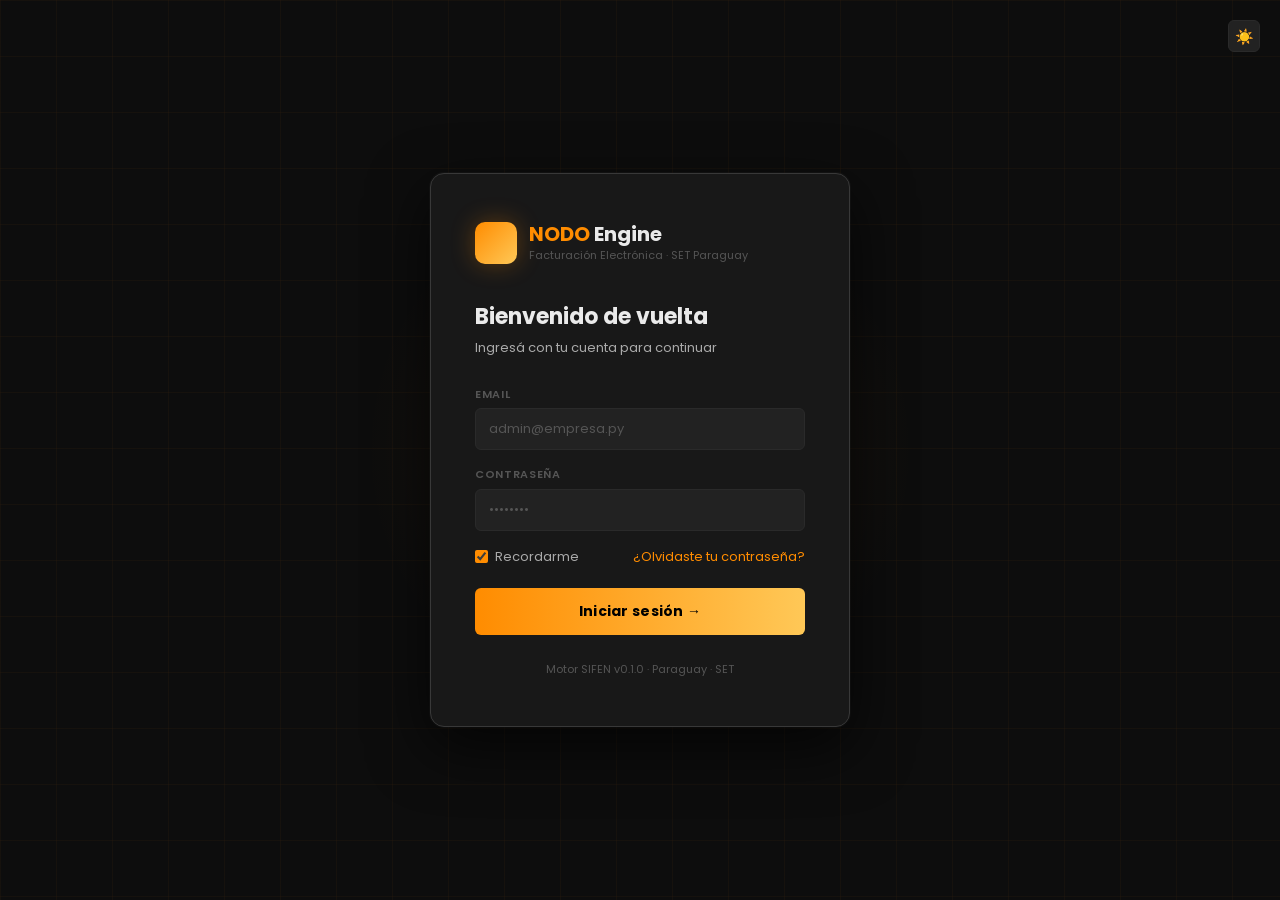
==== commit 8e09005b: "asda asdasd" ====
--- a/index.html
+++ b/index.html
@@ -2,24 +2,24 @@
 <html lang="es" data-theme="dark">
 <head>
 <meta charset="UTF-8">
-<meta name="viewport" content="width=device-width, initial-scale=1.0">
-<title>NODO Engine — Inicio</title>
+<meta name="viewport" content="width=device-width, initial-scale=1.0, viewport-fit=cover">
+<meta name="mobile-web-app-capable" content="yes">
+<meta name="apple-mobile-web-app-capable" content="yes">
+<title>NODO Engine</title>
 <link rel="stylesheet" href="css/theme.css">
 <link rel="stylesheet" href="css/base.css">
 <link rel="stylesheet" href="css/layout.css">
+<link rel="stylesheet" href="css/responsive.css">
 </head>
 <body>
 
-<!-- ═══════════ LOGIN ═══════════ -->
+<!-- ══════════ LOGIN ══════════ -->
 <div id="scr-login" class="screen active">
   <div class="l-grid"></div>
   <div class="l-glow"></div>
-
-  <!-- Theme toggle top-right -->
   <div class="login-topbar">
-    <button class="theme-btn" data-theme-icon onclick="toggleTheme()" title="Cambiar tema">☀️</button>
+    <button class="theme-btn" data-theme-icon onclick="toggleTheme()">☀️</button>
   </div>
-
   <div class="l-card">
     <div class="l-logo">
       <div class="l-logo-icon" id="login-logo-icon"></div>
@@ -31,69 +31,69 @@
     <div class="l-title">Bienvenido de vuelta</div>
     <div class="l-desc">Ingresá con tu cuenta para continuar</div>
 
+    <div id="login-error" class="alert alert-err" style="display:none;margin-bottom:16px">
+      <span>⚠️</span><div id="login-error-msg"></div>
+    </div>
+
     <div class="field" style="margin-bottom:16px">
       <label>Email</label>
-      <input type="email" id="login-email" value="admin@nodoengine.py" placeholder="admin@empresa.py">
+      <input type="email" id="login-email" placeholder="admin@empresa.py" autocomplete="email">
     </div>
     <div class="field" style="margin-bottom:0">
       <label>Contraseña</label>
-      <input type="password" id="login-pass" value="••••••••" placeholder="••••••••">
+      <input type="password" id="login-pass" placeholder="••••••••" autocomplete="current-password">
     </div>
     <div class="l-row">
-      <label class="chk"><input type="checkbox" checked> Recordarme</label>
+      <label class="chk"><input type="checkbox" id="remember-me" checked> Recordarme</label>
       <a href="#" class="link-o">¿Olvidaste tu contraseña?</a>
     </div>
-
-    <button class="btn-login" id="login-btn">Iniciar sesión →</button>
-    <div class="l-foot">Motor SIFEN v0.1.0 · Ambiente configurado por empresa · Paraguay</div>
+    <button class="btn-login" id="login-btn">
+      <span id="login-btn-text">Iniciar sesión →</span>
+    </button>
+    <div class="l-foot">Motor SIFEN v0.1.0 · Paraguay · SET</div>
   </div>
 </div>
 
-<!-- ═══════════ EMPRESAS ═══════════ -->
+<!-- ══════════ EMPRESAS ══════════ -->
 <div id="scr-empresas" class="screen">
-
-  <!-- TOPBAR -->
   <div class="topbar">
     <div class="tb-logo">
       <div class="tb-logo-icon" id="top-logo-e"></div>
       <span class="tb-logo-text"><span>NODO</span> Engine</span>
     </div>
     <div class="divider"></div>
-    <span class="fs-12 text-3">Panel de administración</span>
+    <span class="fs-12 text-3" id="top-user-label">Panel de administración</span>
     <div class="tb-spacer"></div>
     <div class="tb-actions">
-      <button class="theme-btn" data-theme-icon onclick="toggleTheme()" title="Cambiar tema">☀️</button>
-      <div class="icon-btn" onclick="toggleNotif()" title="Notificaciones">
-        <svg width="15" height="15" fill="none" stroke="currentColor" stroke-width="2" viewBox="0 0 24 24">
-          <path d="M18 8A6 6 0 006 8c0 7-3 9-3 9h18s-3-2-3-9"/>
-          <path d="M13.73 21a2 2 0 01-3.46 0"/>
-        </svg>
-        <div class="notif-dot"></div>
+      <button class="theme-btn" data-theme-icon onclick="toggleTheme()">☀️</button>
+      <div class="icon-btn" onclick="toggleNotif()">
+        <svg width="15" height="15" fill="none" stroke="currentColor" stroke-width="2" viewBox="0 0 24 24"><path d="M18 8A6 6 0 006 8c0 7-3 9-3 9h18s-3-2-3-9"/><path d="M13.73 21a2 2 0 01-3.46 0"/></svg>
+        <div class="notif-dot" id="notif-dot" style="display:none"></div>
       </div>
       <div class="divider"></div>
-      <div class="avatar" title="Admin">A</div>
+      <div class="avatar" id="top-avatar" title="Cerrar sesión" onclick="doLogout()">A</div>
     </div>
   </div>
 
-  <!-- NOTIF PANEL -->
+  <!-- NOTIF -->
   <div class="notif-overlay" id="notif-overlay" onclick="toggleNotif()">
     <div class="notif-panel" onclick="event.stopPropagation()">
       <div class="np-head">Notificaciones <span style="font-size:11px;color:var(--orange);font-weight:400;cursor:pointer">Marcar leído</span></div>
-      <div class="ni"><div class="ni-dot"></div><div><div class="ni-title">⚠️ Certificado próximo a vencer</div><div class="ni-sub">Distribuidora Centro — 12 días</div></div></div>
-      <div class="ni"><div class="ni-dot" style="background:var(--red)"></div><div><div class="ni-title">❌ Error SET — lote #1028</div><div class="ni-sub">Farmacia Del Pueblo · Hace 15 min</div></div></div>
-      <div class="ni"><div class="ni-dot" style="background:var(--green)"></div><div><div class="ni-title">✅ Lote #1027 aprobado — 48 docs</div><div class="ni-sub">SuperMercado Luque · Hace 1 hora</div></div></div>
+      <div id="notif-list">
+        <div class="ni"><div class="ni-dot" style="background:var(--text3)"></div><div><div class="ni-title" style="color:var(--text3)">Sin notificaciones</div></div></div>
+      </div>
     </div>
   </div>
 
-  <!-- EMPRESAS BODY -->
+  <!-- BODY -->
   <div class="emp-body">
     <div class="emp-header">
       <div>
         <div class="emp-title">Empresas</div>
-        <div class="emp-sub" id="emp-sub">Cargando tenants...</div>
-      </div>
-      <div class="flex gap-10">
-        <button class="btn btn-g btn-sm">⬇ Exportar</button>
+        <div class="emp-sub" id="emp-sub">Cargando...</div>
+      </div>
+      <div class="emp-actions">
+        <button class="btn btn-g btn-sm" onclick="exportTenants()">⬇ Exportar</button>
         <button class="btn btn-o btn-sm" onclick="openModal('modal-nueva-empresa')">+ Nueva empresa</button>
       </div>
     </div>
@@ -103,20 +103,32 @@
         <svg width="13" height="13" fill="none" stroke="var(--text3)" stroke-width="2" viewBox="0 0 24 24"><circle cx="11" cy="11" r="8"/><path d="m21 21-4.35-4.35"/></svg>
         <input id="search-input" placeholder="Buscar por nombre o RUC..." oninput="filterTenants()">
       </div>
-      <div class="filter-pill on"    onclick="setFilter('all',this)">Todos</div>
-      <div class="filter-pill"       onclick="setFilter('active',this)">Activos</div>
-      <div class="filter-pill"       onclick="setFilter('error',this)">Con errores</div>
-      <div class="filter-pill"       onclick="setFilter('prod',this)">Prod</div>
-      <div class="filter-pill"       onclick="setFilter('test',this)">Test</div>
-    </div>
-
-    <div class="emp-grid" id="tenant-grid">
-      <!-- Rendered by JS -->
+      <div class="filter-pill on" onclick="setFilter('all',this)">Todos</div>
+      <div class="filter-pill" onclick="setFilter('active',this)">Activos</div>
+      <div class="filter-pill" onclick="setFilter('cert-warn',this)">Cert. vence</div>
+      <div class="filter-pill" onclick="setFilter('prod',this)">Prod</div>
+      <div class="filter-pill" onclick="setFilter('test',this)">Test</div>
+    </div>
+
+    <!-- SKELETON while loading -->
+    <div id="tenant-skeleton" class="emp-grid">
+      <div style="background:var(--bg3);border:1px solid var(--border);border-radius:10px;padding:22px;height:180px;animation:pulse 1.5s infinite"></div>
+      <div style="background:var(--bg3);border:1px solid var(--border);border-radius:10px;padding:22px;height:180px;animation:pulse 1.5s infinite .2s"></div>
+      <div style="background:var(--bg3);border:1px solid var(--border);border-radius:10px;padding:22px;height:180px;animation:pulse 1.5s infinite .4s"></div>
+    </div>
+
+    <div class="emp-grid" id="tenant-grid" style="display:none"></div>
+
+    <div id="tenant-empty" style="display:none;text-align:center;padding:60px 20px;color:var(--text3)">
+      <div style="font-size:40px;margin-bottom:12px">🏢</div>
+      <div style="font-size:16px;font-weight:600;color:var(--text2);margin-bottom:6px">No hay empresas registradas</div>
+      <div style="font-size:13px;margin-bottom:20px">Creá tu primer tenant para comenzar</div>
+      <button class="btn btn-o" onclick="openModal('modal-nueva-empresa')">+ Crear primera empresa</button>
     </div>
   </div>
 </div>
 
-<!-- ═══════════ MODAL NUEVA EMPRESA ═══════════ -->
+<!-- ══════════ MODAL NUEVA EMPRESA ══════════ -->
 <div class="modal-overlay" id="modal-nueva-empresa">
   <div class="modal">
     <div class="modal-head">
@@ -124,14 +136,18 @@
       <button class="modal-close" onclick="closeModal('modal-nueva-empresa')">✕</button>
     </div>
     <div class="modal-body">
-      <div class="fsec" style="margin-bottom:16px">
-        <div class="fsec-head"><div class="fsec-ico">🏢</div><div><div class="fsec-title">Datos básicos</div><div class="fsec-desc">Identificación fiscal del contribuyente</div></div></div>
+      <div id="create-error" class="alert alert-err" style="display:none;margin-bottom:14px">
+        <span>⚠️</span><div id="create-error-msg"></div>
+      </div>
+
+      <div class="fsec" style="margin-bottom:14px">
+        <div class="fsec-head"><div class="fsec-ico">🏢</div><div><div class="fsec-title">Datos fiscales</div><div class="fsec-desc">Información ante la SET</div></div></div>
         <div class="fsec-body" style="display:grid;grid-template-columns:1fr 1fr;gap:14px">
-          <div class="field"><label>RUC *</label><input placeholder="80012345-6" id="new-ruc"></div>
-          <div class="field"><label>Razón social *</label><input placeholder="Empresa S.A." id="new-razon"></div>
-          <div class="field"><label>Nombre comercial</label><input placeholder="Mi Empresa" id="new-nombre"></div>
-          <div class="field"><label>Email</label><input type="email" placeholder="fe@empresa.py" id="new-email"></div>
-          <div class="field"><label>Teléfono</label><input placeholder="021-555-0000" id="new-tel"></div>
+          <div class="field"><label>RUC *</label><input id="new-ruc" placeholder="80012345-6" maxlength="12"></div>
+          <div class="field"><label>Razón social *</label><input id="new-razon" placeholder="Mi Empresa S.A."></div>
+          <div class="field"><label>Nombre comercial</label><input id="new-nombre" placeholder="Mi Empresa"></div>
+          <div class="field"><label>Email</label><input type="email" id="new-email" placeholder="fe@empresa.py"></div>
+          <div class="field"><label>Teléfono</label><input id="new-tel" placeholder="021-555-0000"></div>
           <div class="field"><label>Plan</label>
             <select id="new-plan">
               <option value="starter">Starter</option>
@@ -141,31 +157,30 @@
           </div>
         </div>
       </div>
-      <div class="fsec">
+
+      <div class="fsec" style="margin-bottom:14px">
         <div class="fsec-head"><div class="fsec-ico">🌐</div><div><div class="fsec-title">Ambiente inicial</div></div></div>
         <div class="fsec-body">
-          <div class="env-sw">
-            <div class="env-opt on" onclick="setEnvModal(this)"><div class="env-opt-ico">⚙️</div><div class="env-opt-lbl">Test</div><div class="env-opt-desc">Pruebas SIFEN</div></div>
-            <div class="env-opt" onclick="setEnvModal(this)"><div class="env-opt-ico">🚀</div><div class="env-opt-lbl">Producción</div><div class="env-opt-desc">Envío real a SET</div></div>
+          <div class="env-sw" id="new-env-sw">
+            <div class="env-opt on" onclick="pickEnv(this,'test')"><div class="env-opt-ico">⚙️</div><div class="env-opt-lbl">Test</div><div class="env-opt-desc">Pruebas SIFEN</div></div>
+            <div class="env-opt" onclick="pickEnv(this,'prod')"><div class="env-opt-ico">🚀</div><div class="env-opt-lbl">Producción</div><div class="env-opt-desc">Envío real a SET</div></div>
           </div>
         </div>
       </div>
 
-      <!-- LOGO UPLOAD en el modal de nueva empresa -->
-      <div class="fsec" style="margin-top:16px">
-        <div class="fsec-head"><div class="fsec-ico">🖼</div><div><div class="fsec-title">Logo de la empresa</div><div class="fsec-desc">Se mostrará en el encabezado del KUDE (factura PDF)</div></div></div>
+      <div class="fsec">
+        <div class="fsec-head"><div class="fsec-ico">🖼</div><div><div class="fsec-title">Logo</div><div class="fsec-desc">Aparece en el KUDE (factura PDF)</div></div></div>
         <div class="fsec-body">
           <div class="logo-upload-wrap">
-            <div class="logo-preview" id="new-logo-preview">
-              <span class="logo-preview-placeholder">🏢</span>
-            </div>
+            <div class="logo-preview" id="new-logo-preview"><span class="logo-preview-placeholder">🏢</span></div>
             <div style="flex:1">
               <label class="upload-zone" for="new-logo-input">
-                <div style="font-size:24px;margin-bottom:8px">📂</div>
+                <div style="font-size:22px;margin-bottom:8px">📂</div>
                 <div style="font-size:13px;font-weight:600;margin-bottom:4px">Subir logo</div>
-                <div class="fs-11 text-3">PNG, JPG o SVG — máx. 2MB · recomendado 300×100px</div>
+                <div class="fs-11 text-3">PNG, JPG o SVG — máx. 2MB</div>
               </label>
-              <input type="file" id="new-logo-input" accept="image/*" style="display:none" onchange="previewLogo(this,'new-logo-preview')">
+              <input type="file" id="new-logo-input" accept="image/*" style="display:none" onchange="previewLogoFile(this,'new-logo-preview')">
+              <button class="btn btn-g btn-sm" style="margin-top:8px;width:100%" onclick="document.getElementById('new-logo-input').click()">📂 Seleccionar</button>
             </div>
           </div>
         </div>
@@ -173,108 +188,158 @@
     </div>
     <div class="modal-footer">
       <button class="btn btn-g btn-sm" onclick="closeModal('modal-nueva-empresa')">Cancelar</button>
-      <button class="btn btn-o btn-sm" onclick="createTenant()">Crear empresa →</button>
+      <button class="btn btn-o btn-sm" id="create-btn" onclick="createTenant()">
+        <span id="create-btn-text">Crear empresa →</span>
+      </button>
     </div>
   </div>
 </div>
 
+<style>
+@keyframes pulse {
+  0%,100% { opacity:1 }
+  50%      { opacity:0.5 }
+}
+</style>
+
 <script type="module">
-import { getTheme, applyTheme, toggleTheme, toggleNotif, openModal, closeModal, toast, nodoSvg, showScreen, enterTenant } from './js/app.js';
-import { TENANTS } from './js/data.js';
-
-// Expose to HTML onclick
+import { getTheme, applyTheme, toggleTheme, toggleNotif, openModal, closeModal, toast, nodoSvg, showScreen } from './js/app.js';
+import { login, logout, isLoggedIn, getAuthUser, clearSession } from './js/api.js';
+import { getTenants, createTenant as apiCreateTenant, uploadLogo } from './js/api.js';
+
+// ── EXPOSE GLOBALS ───────────────────────────────────────────
 window.toggleTheme  = toggleTheme;
 window.toggleNotif  = toggleNotif;
 window.openModal    = openModal;
 window.closeModal   = closeModal;
 
-// Init
+// ── INIT ─────────────────────────────────────────────────────
 applyTheme(getTheme());
 document.getElementById('login-logo-icon').innerHTML = nodoSvg(22);
 document.getElementById('top-logo-e').innerHTML      = nodoSvg(17);
 
-// Login
-document.getElementById('login-btn').addEventListener('click', () => {
+// Si ya hay sesión activa, ir directo a empresas
+if (isLoggedIn()) {
+  showEmpresasScreen();
+}
+
+// Enter key en login
+document.getElementById('login-pass').addEventListener('keydown', e => {
+  if (e.key === 'Enter') doLogin();
+});
+
+// ── LOGIN ─────────────────────────────────────────────────────
+window.doLogin = async () => {};  // declarado abajo
+
+async function doLogin() {
+  const email = document.getElementById('login-email').value.trim();
+  const pass  = document.getElementById('login-pass').value;
+  if (!email || !pass) { showLoginError('Completá email y contraseña'); return; }
+
+  const btn  = document.getElementById('login-btn');
+  const text = document.getElementById('login-btn-text');
+  btn.disabled = true;
+  text.textContent = 'Ingresando...';
+  document.getElementById('login-error').style.display = 'none';
+
+  try {
+    const user = await login(email, pass);
+    showEmpresasScreen();
+  } catch (err) {
+    showLoginError(err.message || 'Credenciales incorrectas');
+    btn.disabled = false;
+    text.textContent = 'Iniciar sesión →';
+  }
+}
+window.doLogin = doLogin;
+document.getElementById('login-btn').addEventListener('click', doLogin);
+
+function showLoginError(msg) {
+  document.getElementById('login-error').style.display = 'flex';
+  document.getElementById('login-error-msg').textContent = msg;
+}
+
+// ── LOGOUT ───────────────────────────────────────────────────
+window.doLogout = () => {
+  clearSession();
+  showScreen('scr-login');
+};
+
+// ── EMPRESAS SCREEN ──────────────────────────────────────────
+function showEmpresasScreen() {
   showScreen('scr-empresas');
-  renderGrid(TENANTS);
-});
-
-// ── TENANT GRID ──────────────────────────────────────────────
+
+  // Mostrar email del usuario
+  const user = getAuthUser();
+  if (user?.email) {
+    const label = document.getElementById('top-user-label');
+    if (label) label.textContent = user.email;
+    const avatar = document.getElementById('top-avatar');
+    if (avatar) avatar.textContent = user.email[0].toUpperCase();
+  }
+
+  loadTenants();
+}
+
+// ── LOAD TENANTS ─────────────────────────────────────────────
+let allTenants   = [];
 let activeFilter = 'all';
-let searchQuery  = '';
-
-function statusBadge(t) {
-  if (t.status === 'active')    return `<span class="badge badge-green"><span class="bd"></span>Activo</span>`;
-  if (t.status === 'error')     return `<span class="badge badge-red"><span class="bd"></span>Error SET</span>`;
-  if (t.status === 'cert-warn') return `<span class="badge badge-yellow"><span class="bd"></span>Cert. vence</span>`;
-  if (t.status === 'pending')   return `<span class="badge badge-gray">Pendiente</span>`;
-  return '';
-}
-
-function envBadge(env) {
-  return env === 'prod'
-    ? `<span class="badge badge-green">🚀 Prod</span>`
-    : `<span class="badge badge-yellow">⚙ Test</span>`;
-}
-
-function renderCard(t) {
-  const statVal = (v, unit='') => v > 0 ? `<div class="emp-stat-val" style="color:var(--orange)">${v.toLocaleString()}${unit}</div>` : `<div class="emp-stat-val text-3">—</div>`;
-  const aprVal  = t.aprobados > 0 ? `<div class="emp-stat-val ${t.aprobados < 97 ? 'down' : 'up'}">${t.aprobados}%</div>` : `<div class="emp-stat-val text-3">—</div>`;
-  const logo    = t.logo
-    ? `<div class="emp-avatar" style="background:var(--bg4)"><img src="${t.logo}" alt="logo"></div>`
-    : `<div class="emp-avatar" style="${t.avatarGradient ? `background:${t.avatarGradient}` : ''}">${t.avatar}</div>`;
-  const certWarn = t.certWarn ? `<span title="Certificado vence pronto" style="margin-left:4px">⚠️</span>` : '';
-  return `
-    <div class="emp-card" onclick="goPanel('${t.id}')">
-      <div class="emp-card-glow"></div>
-      <div class="emp-card-top">
-        <div style="display:flex;align-items:flex-start;gap:13px;flex:1">
-          ${logo}
-          <div class="emp-info">
-            <div class="emp-name">${t.name}</div>
-            <div class="emp-ruc mono">RUC: ${t.ruc}</div>
-          </div>
-        </div>
-        ${statusBadge(t)}
-      </div>
-      <div class="emp-stats">
-        <div class="emp-stat">${statVal(t.docsHoy)}<div class="emp-stat-lbl">Docs hoy</div></div>
-        <div class="emp-stat">${statVal(Math.round(t.docsmes/1000), 'k')}<div class="emp-stat-lbl">Este mes</div></div>
-        <div class="emp-stat">${aprVal}<div class="emp-stat-lbl">Aprobados</div></div>
-      </div>
-      <div class="emp-card-foot">
-        ${envBadge(t.env)}
-        <span class="emp-last">${t.lastActivity}${certWarn}</span>
-      </div>
-    </div>
-  `;
-}
-
-function renderGrid(tenants) {
-  const grid = document.getElementById('tenant-grid');
-  const sub  = document.getElementById('emp-sub');
-  sub.textContent = `${tenants.length} tenant${tenants.length !== 1 ? 's' : ''} registrado${tenants.length !== 1 ? 's' : ''} — seleccioná una empresa para gestionar`;
-  grid.innerHTML  = tenants.map(renderCard).join('');
-}
-
+
+async function loadTenants() {
+  document.getElementById('tenant-skeleton').style.display = 'grid';
+  document.getElementById('tenant-grid').style.display     = 'none';
+  document.getElementById('tenant-empty').style.display    = 'none';
+
+  try {
+    allTenants = await getTenants();
+    buildNotifications(allTenants);
+  } catch (err) {
+    // Si falla la API, mostramos mensaje
+    allTenants = [];
+    toast('Error cargando empresas: ' + err.message, 'err');
+  }
+
+  document.getElementById('tenant-skeleton').style.display = 'none';
+  renderGrid(getFiltered());
+}
+
+function buildNotifications(tenants) {
+  const warns = tenants.filter(t => t.certWarn);
+  const dot   = document.getElementById('notif-dot');
+  if (warns.length > 0 && dot) dot.style.display = 'block';
+
+  const list = document.getElementById('notif-list');
+  if (!list) return;
+  if (warns.length === 0) {
+    list.innerHTML = `<div class="ni"><div class="ni-dot" style="background:var(--green)"></div><div><div class="ni-title" style="color:var(--text2)">Todo en orden</div><div class="ni-sub">Sin alertas activas</div></div></div>`;
+    return;
+  }
+  list.innerHTML = warns.map(t => `
+    <div class="ni" onclick="goPanel('${t.id}')">
+      <div class="ni-dot" style="background:var(--yellow)"></div>
+      <div>
+        <div class="ni-title">⚠️ Certificado vence en ${t.certDays} días</div>
+        <div class="ni-sub">${t.name}</div>
+      </div>
+    </div>
+  `).join('');
+}
+
+// ── FILTER & SEARCH ──────────────────────────────────────────
 function getFiltered() {
-  return TENANTS.filter(t => {
-    const q = searchQuery.toLowerCase();
+  const q = (document.getElementById('search-input')?.value || '').toLowerCase();
+  return allTenants.filter(t => {
     const matchQ = !q || t.name.toLowerCase().includes(q) || t.ruc.includes(q);
     let matchF = true;
-    if (activeFilter === 'active')  matchF = t.status === 'active';
-    if (activeFilter === 'error')   matchF = t.status === 'error' || t.status === 'cert-warn';
-    if (activeFilter === 'prod')    matchF = t.env === 'prod';
-    if (activeFilter === 'test')    matchF = t.env === 'test';
+    if (activeFilter === 'active')    matchF = t.status === 'active';
+    if (activeFilter === 'cert-warn') matchF = t.certWarn;
+    if (activeFilter === 'prod')      matchF = t.env === 'prod';
+    if (activeFilter === 'test')      matchF = t.env === 'test';
     return matchQ && matchF;
   });
 }
 
-window.filterTenants = () => {
-  searchQuery = document.getElementById('search-input').value;
-  renderGrid(getFiltered());
-};
-
+window.filterTenants = () => renderGrid(getFiltered());
 window.setFilter = (f, el) => {
   activeFilter = f;
   document.querySelectorAll('.filter-pill').forEach(p => p.classList.remove('on'));
@@ -282,41 +347,195 @@
   renderGrid(getFiltered());
 };
 
+// ── RENDER CARDS ─────────────────────────────────────────────
+function statusBadge(t) {
+  if (t.status === 'active')    return `<span class="badge badge-green"><span class="bd"></span>Activo</span>`;
+  if (t.status === 'cert-warn') return `<span class="badge badge-yellow"><span class="bd"></span>Cert. vence</span>`;
+  if (t.status === 'inactive')  return `<span class="badge badge-red"><span class="bd"></span>Inactivo</span>`;
+  return `<span class="badge badge-gray">Pendiente</span>`;
+}
+
+function renderCard(t) {
+  const logo = t.logo
+    ? `<div class="emp-avatar" style="background:var(--bg4);padding:4px"><img src="${t.logo}" alt="logo" style="width:100%;height:100%;object-fit:contain;border-radius:8px"></div>`
+    : `<div class="emp-avatar" style="background:${t.avatarGradient}">${t.avatar}</div>`;
+
+  const pct = t.aprobados > 0
+    ? `<div class="emp-stat-val ${t.aprobados < 97 ? 'down' : 'up'}">${t.aprobados}%</div>`
+    : `<div class="emp-stat-val text-3">—</div>`;
+
+  return `
+    <div class="emp-card" onclick="goPanel('${t.id}')">
+      <div class="emp-card-glow"></div>
+      <div class="emp-card-top">
+        <div style="display:flex;align-items:flex-start;gap:13px;flex:1;min-width:0">
+          ${logo}
+          <div class="emp-info" style="min-width:0">
+            <div class="emp-name" style="overflow:hidden;text-overflow:ellipsis;white-space:nowrap">${t.name}</div>
+            <div class="emp-ruc mono">RUC: ${t.ruc}</div>
+          </div>
+        </div>
+        ${statusBadge(t)}
+      </div>
+      <div class="emp-stats">
+        <div class="emp-stat">
+          <div class="emp-stat-val" style="color:var(--orange)">${t.docsHoy > 0 ? t.docsHoy.toLocaleString() : '—'}</div>
+          <div class="emp-stat-lbl">Docs hoy</div>
+        </div>
+        <div class="emp-stat">
+          <div class="emp-stat-val">${t.docsmes > 0 ? (t.docsmes > 999 ? (t.docsmes/1000).toFixed(1)+'k' : t.docsmes) : '—'}</div>
+          <div class="emp-stat-lbl">Este mes</div>
+        </div>
+        <div class="emp-stat">
+          ${pct}
+          <div class="emp-stat-lbl">Aprobados</div>
+        </div>
+      </div>
+      <div class="emp-card-foot">
+        <span class="badge ${t.env === 'prod' ? 'badge-green' : 'badge-yellow'}">${t.env === 'prod' ? '🚀 Prod' : '⚙ Test'}</span>
+        <span class="emp-last">${t.lastActivity}${t.certWarn ? ' ⚠️' : ''}</span>
+      </div>
+    </div>
+  `;
+}
+
+function renderGrid(tenants) {
+  const grid = document.getElementById('tenant-grid');
+  const sub  = document.getElementById('emp-sub');
+  const empty = document.getElementById('tenant-empty');
+
+  const n = tenants.length;
+  sub.textContent = `${n} tenant${n !== 1 ? 's' : ''} — seleccioná una empresa para gestionar`;
+
+  if (n === 0) {
+    grid.style.display  = 'none';
+    empty.style.display = 'block';
+    return;
+  }
+  empty.style.display = 'none';
+  grid.style.display  = 'grid';
+  grid.innerHTML = tenants.map(renderCard).join('');
+}
+
+// ── GO PANEL ─────────────────────────────────────────────────
 window.goPanel = (id) => {
-  const tenant = TENANTS.find(t => t.id === id);
+  const tenant = allTenants.find(t => t.id === id);
   if (!tenant) return;
-  // Store and navigate
   sessionStorage.setItem('nodo-tenant', JSON.stringify(tenant));
   window.location.href = 'panel.html';
 };
 
-// ── NEW TENANT MODAL ──────────────────────────────────────────
-window.setEnvModal = (el) => {
-  el.closest('.env-sw').querySelectorAll('.env-opt').forEach(o => o.classList.remove('on'));
+// ── CREATE TENANT ─────────────────────────────────────────────
+let newEnv = 'test';
+window.pickEnv = (el, env) => {
+  newEnv = env;
+  document.querySelectorAll('#new-env-sw .env-opt').forEach(o => o.classList.remove('on'));
   el.classList.add('on');
 };
 
-window.previewLogo = (input, previewId) => {
+let logoFile = null;
+window.previewLogoFile = (input, previewId) => {
   const file = input.files[0];
   if (!file) return;
+  if (file.size > 2 * 1024 * 1024) { toast('El logo no puede superar los 2MB', 'err'); return; }
+  logoFile = file;
   const reader = new FileReader();
-  reader.onload = (e) => {
-    const preview = document.getElementById(previewId);
-    if (preview) preview.innerHTML = `<img src="${e.target.result}" alt="Logo">`;
+  reader.onload = e => {
+    const el = document.getElementById(previewId);
+    if (el) el.innerHTML = `<img src="${e.target.result}" alt="logo">`;
   };
   reader.readAsDataURL(file);
 };
 
-window.createTenant = () => {
+window.createTenant = async () => {
   const ruc   = document.getElementById('new-ruc').value.trim();
   const razon = document.getElementById('new-razon').value.trim();
-  if (!ruc || !razon) { toast('Completá RUC y Razón social', 'err'); return; }
-  toast(`Empresa "${razon}" creada correctamente`, 'ok');
-  closeModal('modal-nueva-empresa');
-};
-
-// Initial render
-renderGrid(TENANTS);
+  const nombre = document.getElementById('new-nombre').value.trim();
+  const email  = document.getElementById('new-email').value.trim();
+  const tel    = document.getElementById('new-tel').value.trim();
+  const plan   = document.getElementById('new-plan').value;
+
+  document.getElementById('create-error').style.display = 'none';
+
+  if (!ruc || !razon) {
+    document.getElementById('create-error').style.display = 'flex';
+    document.getElementById('create-error-msg').textContent = 'RUC y Razón social son obligatorios';
+    return;
+  }
+
+  // Validar formato RUC paraguayo (números y guión)
+  if (!/^\d{1,8}-\d$/.test(ruc)) {
+    document.getElementById('create-error').style.display = 'flex';
+    document.getElementById('create-error-msg').textContent = 'Formato de RUC inválido. Ejemplo: 80012345-6';
+    return;
+  }
+
+  const btn  = document.getElementById('create-btn');
+  const text = document.getElementById('create-btn-text');
+  btn.disabled = true;
+  text.textContent = 'Creando...';
+
+  try {
+    // 1. Crear tenant en Supabase
+    const tenant = await apiCreateTenant({
+      ruc,
+      razonSocial:    razon,
+      nombreFantasia: nombre || null,
+      email:          email  || null,
+      telefono:       tel    || null,
+      ambiente:       newEnv,
+      plan,
+    });
+
+    // 2. Subir logo si hay uno
+    if (logoFile) {
+      text.textContent = 'Subiendo logo...';
+      try {
+        await uploadLogo(tenant.id, logoFile);
+      } catch (e) {
+        toast('Empresa creada, pero error subiendo logo: ' + e.message, 'warn');
+      }
+    }
+
+    // 3. Éxito
+    closeModal('modal-nueva-empresa');
+    toast(`✅ Empresa "${razon}" creada correctamente`, 'ok');
+
+    // Limpiar form
+    ['new-ruc','new-razon','new-nombre','new-email','new-tel'].forEach(id => {
+      document.getElementById(id).value = '';
+    });
+    document.getElementById('new-logo-preview').innerHTML = '<span class="logo-preview-placeholder">🏢</span>';
+    logoFile = null;
+
+    // Recargar lista
+    await loadTenants();
+
+    // Ir al panel de la nueva empresa
+    setTimeout(() => {
+      sessionStorage.setItem('nodo-tenant', JSON.stringify(tenant));
+      window.location.href = 'panel.html';
+    }, 800);
+
+  } catch (err) {
+    document.getElementById('create-error').style.display = 'flex';
+    document.getElementById('create-error-msg').textContent = err.message || 'Error creando la empresa';
+  } finally {
+    btn.disabled = false;
+    text.textContent = 'Crear empresa →';
+  }
+};
+
+// ── EXPORT ───────────────────────────────────────────────────
+window.exportTenants = () => {
+  const csv = ['Razón social,RUC,Ambiente,Estado,Plan,Docs hoy,Este mes']
+    .concat(allTenants.map(t => `"${t.name}",${t.ruc},${t.env},${t.status},${t.plan},${t.docsHoy},${t.docsmes}`))
+    .join('\n');
+  const a = document.createElement('a');
+  a.href = 'data:text/csv;charset=utf-8,' + encodeURIComponent(csv);
+  a.download = `tenants-${new Date().toISOString().split('T')[0]}.csv`;
+  a.click();
+};
 </script>
 </body>
 </html>
--- a/css/responsive.css
+++ b/css/responsive.css
@@ -0,0 +1,186 @@
+/* ============================================================
+   NODO Engine — responsive.css
+   Mobile-first. Breakpoints: sm=480, md=768, lg=1024
+   ============================================================ */
+
+/* ── MOBILE BASE (< 768px) ── */
+@media (max-width: 767px) {
+
+  /* Login */
+  #scr-login { padding: 16px; align-items: flex-start; padding-top: 60px; }
+  .l-card    { width: 100%; padding: 32px 24px; border-radius: 12px; }
+  .login-topbar { top: 14px; right: 14px; }
+
+  /* Topbar */
+  .topbar { padding: 0 16px; gap: 10px; }
+  .tb-logo-text { display: none; }
+  .tb-actions { gap: 6px; }
+
+  /* Tenant bar */
+  .tenant-bar { height: auto; min-height: 44px; flex-wrap: wrap; padding: 6px 0; }
+  .tb-back    { padding: 0 12px; font-size: 11px; height: 32px; }
+  .tb-tenant-info { padding: 0 12px; flex-wrap: wrap; gap: 6px; }
+  .tb-tenant-name { font-size: 12px; }
+  .tb-tenant-ruc  { font-size: 10px; }
+  .tb-env { margin-right: 8px; font-size: 10px; padding: 2px 8px; }
+
+  /* Empresas body */
+  .emp-body   { padding: 20px 16px; }
+  .emp-header { flex-direction: column; gap: 14px; margin-bottom: 20px; }
+  .emp-title  { font-size: 20px; }
+  .emp-actions { width: 100%; display: flex; }
+  .emp-actions .btn { flex: 1; justify-content: center; }
+  .filter-bar { flex-wrap: wrap; gap: 8px; }
+  .search-box { max-width: 100% !important; flex: 0 0 100%; }
+  .filter-pill { font-size: 11px; padding: 6px 10px; }
+  .emp-grid   { grid-template-columns: 1fr; }
+
+  /* Panel body — sidebar se oculta, se abre con hamburger */
+  .panel-body { position: relative; }
+  .sidebar {
+    position: fixed;
+    top: 0; left: -100%;
+    width: 260px; height: 100%;
+    z-index: 150;
+    transition: left .25s ease;
+    box-shadow: 4px 0 20px rgba(0,0,0,.4);
+    padding-top: 58px; /* topbar height */
+  }
+  .sidebar.open { left: 0; }
+  .sidebar-overlay {
+    display: none;
+    position: fixed; inset: 0;
+    background: rgba(0,0,0,.5);
+    z-index: 140;
+  }
+  .sidebar-overlay.on { display: block; }
+
+  /* Hamburger button */
+  .ham-btn {
+    display: flex !important;
+    align-items: center; justify-content: center;
+    width: 32px; height: 32px;
+    background: var(--bg4); border: 1px solid var(--border);
+    border-radius: 6px; cursor: pointer; color: var(--text2);
+    flex-shrink: 0;
+  }
+
+  /* Main content full width */
+  .main { width: 100%; }
+  .pg   { padding: 18px 16px; }
+
+  /* Page header stack */
+  .ph { flex-direction: column; gap: 14px; margin-bottom: 18px; }
+  .ph-right { width: 100%; display: flex; gap: 8px; }
+  .ph-right .btn { flex: 1; justify-content: center; font-size: 12px; }
+  .ph-title { font-size: 18px; }
+
+  /* Stats grid — 2 columns on mobile */
+  .grid-4 { grid-template-columns: 1fr 1fr !important; gap: 10px; }
+  .stat-val { font-size: 22px; }
+
+  /* Two-col → single col */
+  .grid-2, .two { grid-template-columns: 1fr !important; gap: 12px; }
+  .grid-3 { grid-template-columns: 1fr !important; gap: 12px; }
+
+  /* Form sections */
+  .fsec-body { padding: 14px; }
+  .fsec-head { padding: 12px 14px; }
+
+  /* Table — horizontal scroll */
+  .tw-head { flex-wrap: wrap; gap: 8px; padding: 12px 14px; }
+  .tw-head .search-box { max-width: 100% !important; flex: 0 0 100%; }
+  table { font-size: 12px; }
+  thead th { padding: 9px 12px; font-size: 9px; }
+  td { padding: 10px 12px; }
+
+  /* Pagination */
+  .pag { flex-wrap: wrap; gap: 6px; padding: 12px 14px; }
+  .pag-info { flex: 0 0 100%; font-size: 11px; }
+
+  /* Tabs */
+  .tabs { overflow-x: auto; gap: 0; }
+  .tab  { white-space: nowrap; padding: 10px 14px; font-size: 12px; }
+
+  /* Logo upload */
+  .logo-upload-wrap { flex-direction: column; align-items: center; }
+  .logo-preview { width: 100px; height: 100px; }
+
+  /* Env switch */
+  .env-sw { flex-direction: column; }
+
+  /* Modal */
+  .modal { width: 95vw !important; margin: 0 auto; }
+  .modal-body { padding: 16px; }
+  .modal-footer { padding: 12px 16px; flex-wrap: wrap; }
+  .modal-footer .btn { flex: 1; justify-content: center; }
+
+  /* Alerts */
+  .alert { padding: 11px 12px; font-size: 12px; }
+
+  /* Notif panel */
+  .notif-panel { right: 8px; left: 8px; width: auto; }
+
+  /* Lote rows */
+  .lrow { flex-wrap: wrap; gap: 6px; }
+  .ltime { margin-left: auto; }
+
+  /* Timeline */
+  .tl { padding: 12px 14px; }
+
+  /* Filter pills horizontal scroll */
+  .filter-bar { overflow-x: auto; flex-wrap: nowrap; padding-bottom: 4px; }
+  .filter-bar::-webkit-scrollbar { height: 0; }
+}
+
+/* ── TABLET (768px – 1023px) ── */
+@media (min-width: 768px) and (max-width: 1023px) {
+
+  /* Sidebar colapsa a iconos */
+  .sidebar { width: 60px; }
+  .sb-lbl  { display: none; }
+  .nav span:not(.nav-badge) { display: none; }
+  .nav     { justify-content: center; padding: 10px; border-left-width: 0; border-bottom: 2px solid transparent; }
+  .nav.on  { border-left-color: transparent; border-bottom-color: var(--orange); background: rgba(255,140,0,.07); }
+  .nav svg { opacity: 1; }
+  .nav-badge { display: none; }
+
+  /* Topbar */
+  .topbar { padding: 0 20px; }
+
+  /* Empresas */
+  .emp-body   { padding: 24px 20px; }
+  .emp-grid   { grid-template-columns: repeat(2, 1fr); }
+
+  /* Stats */
+  .grid-4 { grid-template-columns: repeat(2, 1fr) !important; gap: 12px; }
+
+  /* Two-col stays 2 col on tablet */
+  .grid-3 { grid-template-columns: 1fr 1fr !important; }
+
+  /* Page padding */
+  .pg { padding: 22px 24px; }
+}
+
+/* ── DESKTOP (>= 1024px) ── */
+@media (min-width: 1024px) {
+  .ham-btn { display: none !important; }
+  .sidebar-overlay { display: none !important; }
+}
+
+/* ── HAM BUTTON (hidden on desktop via above) ── */
+.ham-btn { display: none; }
+
+/* ── TOUCH IMPROVEMENTS ── */
+@media (hover: none) {
+  .emp-card:hover { transform: none; }
+  .btn-o:hover    { transform: none; }
+  .btn-login:hover { transform: none; }
+}
+
+/* ── SAFE AREA (notch phones) ── */
+@supports (padding: max(0px)) {
+  .topbar    { padding-left: max(28px, env(safe-area-inset-left)); padding-right: max(28px, env(safe-area-inset-right)); }
+  .emp-body  { padding-left: max(16px, env(safe-area-inset-left)); padding-right: max(16px, env(safe-area-inset-right)); }
+  .pg        { padding-left: max(16px, env(safe-area-inset-left)); padding-right: max(16px, env(safe-area-inset-right)); }
+}
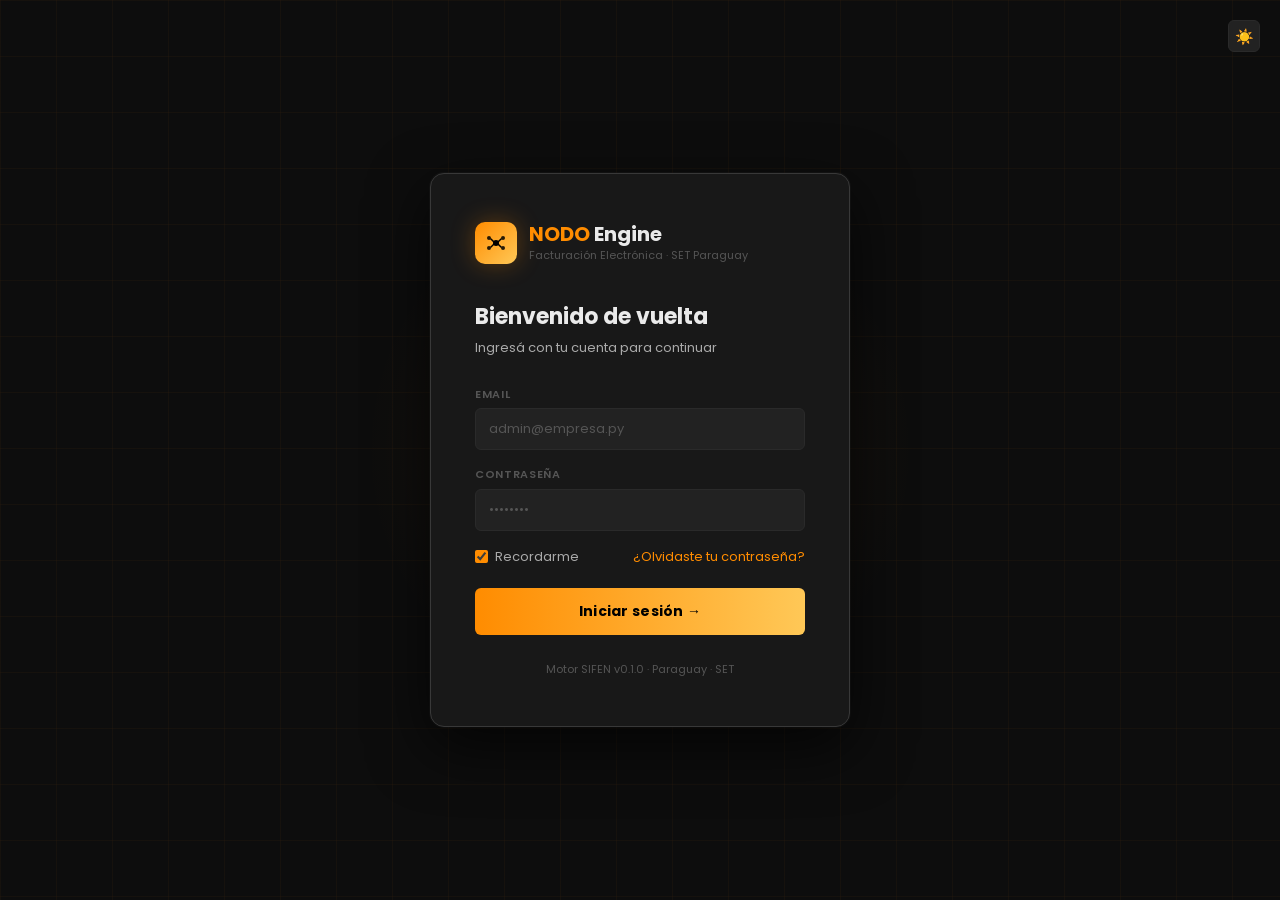
==== commit 6c3258ae: "asdasdsd asdasd" ====
--- a/index.html
+++ b/index.html
@@ -204,8 +204,14 @@
 
 <script type="module">
 import { getTheme, applyTheme, toggleTheme, toggleNotif, openModal, closeModal, toast, nodoSvg, showScreen } from './js/app.js';
-import { login, logout, isLoggedIn, getAuthUser, clearSession } from './js/api.js';
+import { login, isLoggedIn, getAuthUser, clearSession } from './js/api.js';
 import { getTenants, createTenant as apiCreateTenant, uploadLogo } from './js/api.js';
+
+// Demo session fallback
+function saveSessionDemo(email) {
+  localStorage.setItem('nodo-auth-token', 'demo-' + Date.now());
+  localStorage.setItem('nodo-auth-user', JSON.stringify({ email, id: 'demo' }));
+}
 
 // ── EXPOSE GLOBALS ───────────────────────────────────────────
 window.toggleTheme  = toggleTheme;
@@ -229,12 +235,14 @@
 });
 
 // ── LOGIN ─────────────────────────────────────────────────────
-window.doLogin = async () => {};  // declarado abajo
-
 async function doLogin() {
   const email = document.getElementById('login-email').value.trim();
   const pass  = document.getElementById('login-pass').value;
-  if (!email || !pass) { showLoginError('Completá email y contraseña'); return; }
+
+  if (!email || !pass) {
+    showLoginError('Completá email y contraseña');
+    return;
+  }
 
   const btn  = document.getElementById('login-btn');
   const text = document.getElementById('login-btn-text');
@@ -243,14 +251,23 @@
   document.getElementById('login-error').style.display = 'none';
 
   try {
-    const user = await login(email, pass);
+    await login(email, pass);
     showEmpresasScreen();
   } catch (err) {
-    showLoginError(err.message || 'Credenciales incorrectas');
+    let msg = err.message || 'Error al iniciar sesión';
+    if (msg === 'CONFIG_MISSING') {
+      msg = 'Falta configurar Supabase en js/config.js — por ahora estás en modo demo';
+      // En modo demo igual dejamos entrar
+      saveSessionDemo(email);
+      showEmpresasScreen();
+      return;
+    }
+    showLoginError(msg);
     btn.disabled = false;
     text.textContent = 'Iniciar sesión →';
   }
 }
+
 window.doLogin = doLogin;
 document.getElementById('login-btn').addEventListener('click', doLogin);
 
